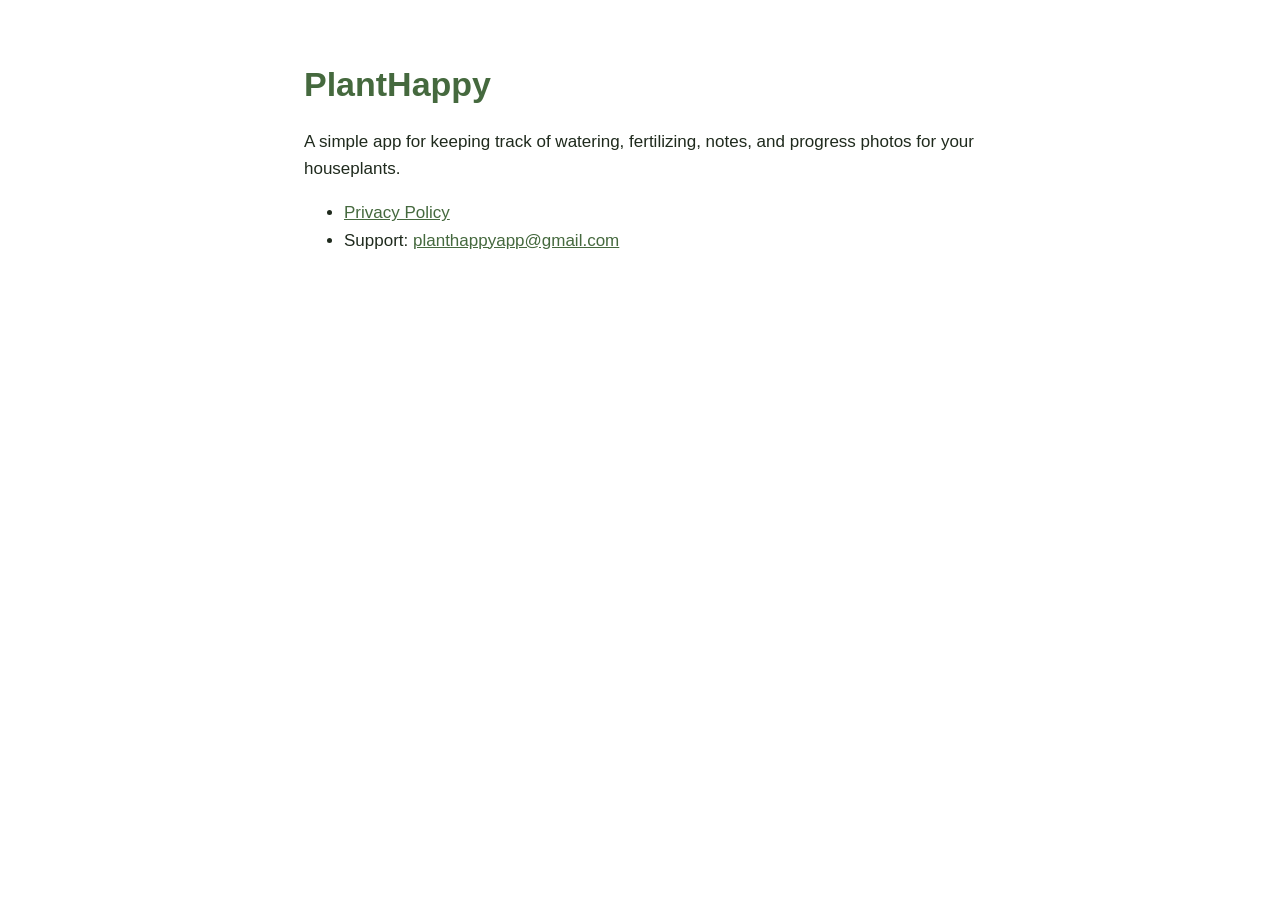
==== index.html @ c616aaad "Add PlantHappy site with privacy policy" ====
<!doctype html>
<html lang="en">
<head>
<meta charset="utf-8">
<meta name="viewport" content="width=device-width, initial-scale=1">
<title>PlantHappy</title>
<link rel="stylesheet" href="style.css">
</head>
<body>
<main>
<h1>PlantHappy</h1>
<p>A simple app for keeping track of watering, fertilizing, notes, and progress photos for your houseplants.</p>
<ul>
<li><a href="privacy/">Privacy Policy</a></li>
<li>Support: <a href="mailto:planthappyapp@gmail.com">planthappyapp@gmail.com</a></li>
</ul>
</main>
</body>
</html>
---- style.css ----
:root {
  --bg: #ffffff;
  --text: #1f2a1d;
  --muted: #5b6658;
  --accent: #45693e;
}
@media (prefers-color-scheme: dark) {
  :root {
    --bg: #141a13;
    --text: #e6ece4;
    --muted: #a3ad9f;
    --accent: #8fc283;
  }
}
body {
  margin: 0;
  background: var(--bg);
  color: var(--text);
  font: 17px/1.6 -apple-system, BlinkMacSystemFont, "Segoe UI", Roboto, sans-serif;
}
main {
  max-width: 42rem;
  margin: 0 auto;
  padding: 2.5rem 16px 4rem;
}
h1, h2 { color: var(--accent); line-height: 1.25; }
h2 { margin-top: 2rem; font-size: 1.25rem; }
a { color: var(--accent); }
.meta { color: var(--muted); margin-top: -0.5rem; }
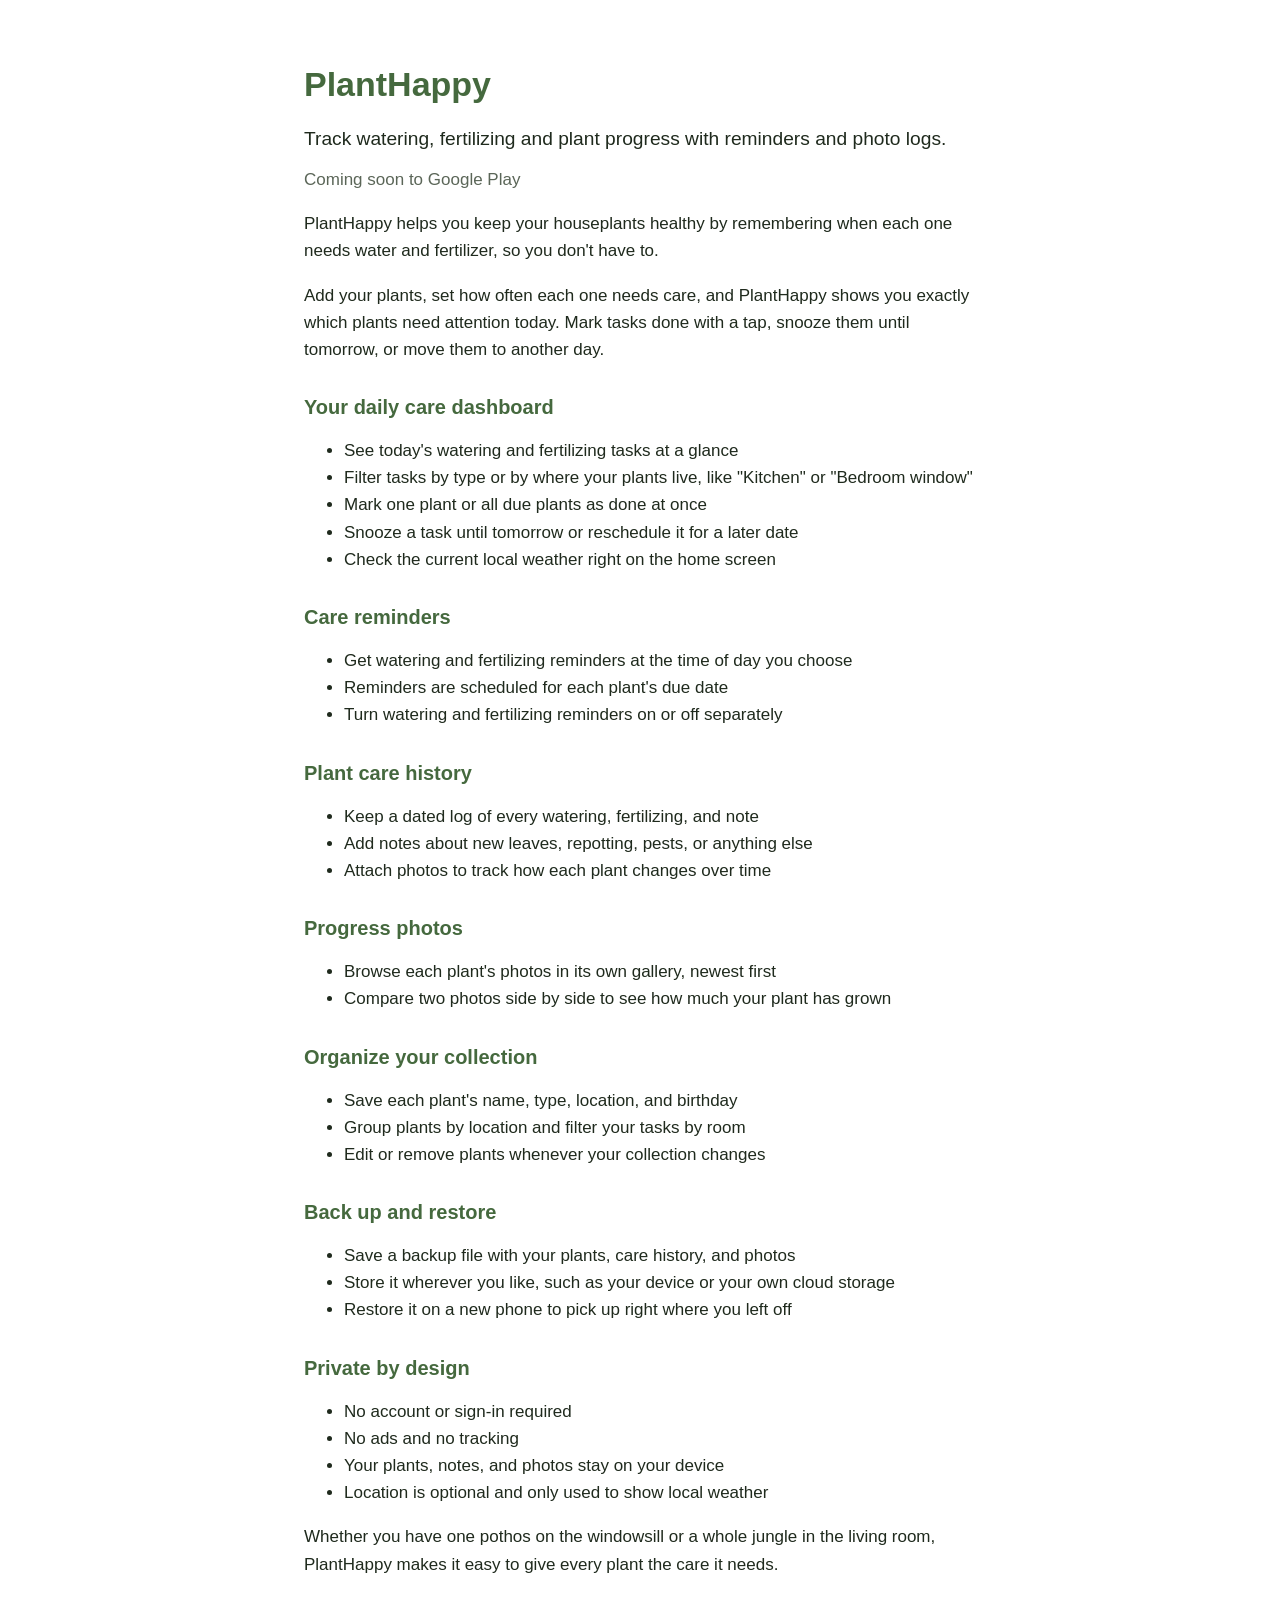
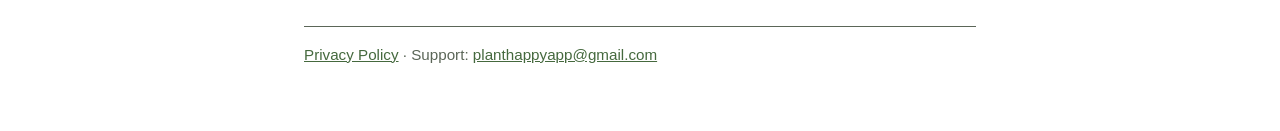
==== commit f21f278f: "Add app description to home page" ====
--- a/index.html
+++ b/index.html
@@ -4,16 +4,74 @@
 <meta charset="utf-8">
 <meta name="viewport" content="width=device-width, initial-scale=1">
 <title>PlantHappy</title>
+<meta name="description" content="Track watering, fertilizing and plant progress with reminders and photo logs.">
 <link rel="stylesheet" href="style.css">
 </head>
 <body>
 <main>
 <h1>PlantHappy</h1>
-<p>A simple app for keeping track of watering, fertilizing, notes, and progress photos for your houseplants.</p>
+<p class="tagline">Track watering, fertilizing and plant progress with reminders and photo logs.</p>
+<p class="meta">Coming soon to Google Play</p>
+
+<p>PlantHappy helps you keep your houseplants healthy by remembering when each one needs water and fertilizer, so you don't have to.</p>
+<p>Add your plants, set how often each one needs care, and PlantHappy shows you exactly which plants need attention today. Mark tasks done with a tap, snooze them until tomorrow, or move them to another day.</p>
+
+<h2>Your daily care dashboard</h2>
 <ul>
-<li><a href="privacy/">Privacy Policy</a></li>
-<li>Support: <a href="mailto:planthappyapp@gmail.com">planthappyapp@gmail.com</a></li>
+<li>See today's watering and fertilizing tasks at a glance</li>
+<li>Filter tasks by type or by where your plants live, like "Kitchen" or "Bedroom window"</li>
+<li>Mark one plant or all due plants as done at once</li>
+<li>Snooze a task until tomorrow or reschedule it for a later date</li>
+<li>Check the current local weather right on the home screen</li>
 </ul>
+
+<h2>Care reminders</h2>
+<ul>
+<li>Get watering and fertilizing reminders at the time of day you choose</li>
+<li>Reminders are scheduled for each plant's due date</li>
+<li>Turn watering and fertilizing reminders on or off separately</li>
+</ul>
+
+<h2>Plant care history</h2>
+<ul>
+<li>Keep a dated log of every watering, fertilizing, and note</li>
+<li>Add notes about new leaves, repotting, pests, or anything else</li>
+<li>Attach photos to track how each plant changes over time</li>
+</ul>
+
+<h2>Progress photos</h2>
+<ul>
+<li>Browse each plant's photos in its own gallery, newest first</li>
+<li>Compare two photos side by side to see how much your plant has grown</li>
+</ul>
+
+<h2>Organize your collection</h2>
+<ul>
+<li>Save each plant's name, type, location, and birthday</li>
+<li>Group plants by location and filter your tasks by room</li>
+<li>Edit or remove plants whenever your collection changes</li>
+</ul>
+
+<h2>Back up and restore</h2>
+<ul>
+<li>Save a backup file with your plants, care history, and photos</li>
+<li>Store it wherever you like, such as your device or your own cloud storage</li>
+<li>Restore it on a new phone to pick up right where you left off</li>
+</ul>
+
+<h2>Private by design</h2>
+<ul>
+<li>No account or sign-in required</li>
+<li>No ads and no tracking</li>
+<li>Your plants, notes, and photos stay on your device</li>
+<li>Location is optional and only used to show local weather</li>
+</ul>
+
+<p>Whether you have one pothos on the windowsill or a whole jungle in the living room, PlantHappy makes it easy to give every plant the care it needs.</p>
+
+<footer>
+<a href="privacy/">Privacy Policy</a> · Support: <a href="mailto:planthappyapp@gmail.com">planthappyapp@gmail.com</a>
+</footer>
 </main>
 </body>
 </html>
--- a/style.css
+++ b/style.css
@@ -27,3 +27,11 @@
 h2 { margin-top: 2rem; font-size: 1.25rem; }
 a { color: var(--accent); }
 .meta { color: var(--muted); margin-top: -0.5rem; }
+.tagline { font-size: 1.2rem; margin-top: -0.25rem; }
+footer {
+  margin-top: 3rem;
+  padding-top: 1rem;
+  border-top: 1px solid var(--muted);
+  color: var(--muted);
+  font-size: 0.95rem;
+}
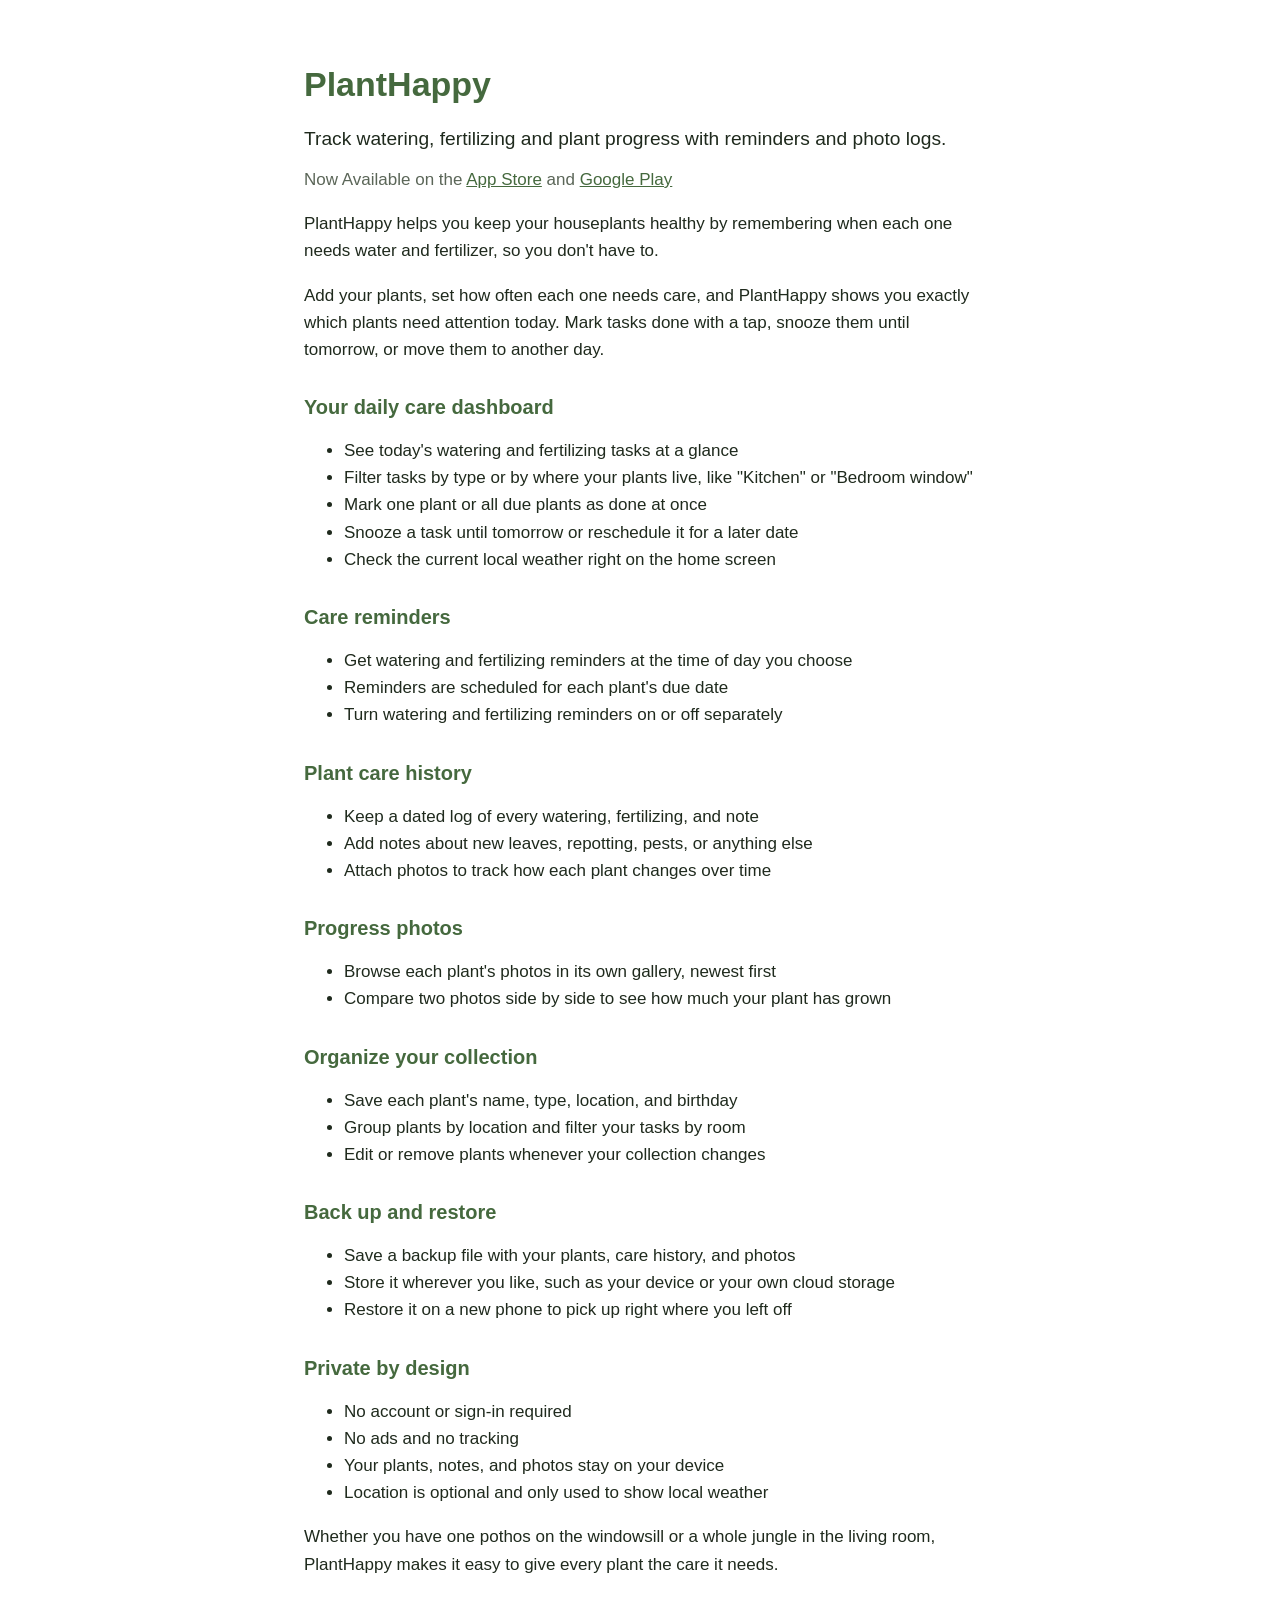
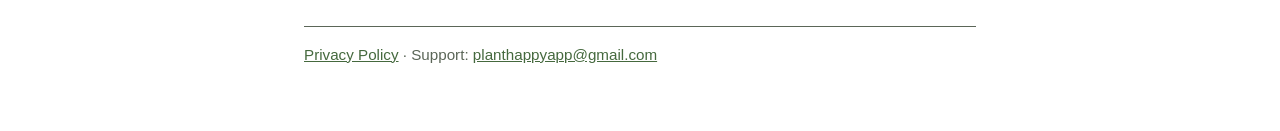
==== commit b7257b81: "Link App Store and Google Play listings on home page Co-Authored-By: Claude Opus 5.5 <noreply@anthro" ====
--- a/index.html
+++ b/index.html
@@ -11,7 +11,7 @@
 <main>
 <h1>PlantHappy</h1>
 <p class="tagline">Track watering, fertilizing and plant progress with reminders and photo logs.</p>
-<p class="meta">Coming soon to Google Play</p>
+<p class="meta">Now Available on the <a href="https://apps.apple.com/app/id1552822317">App Store</a> and <a href="https://play.google.com/store/apps/details?id=com.planthappy.app">Google Play</a></p>
 
 <p>PlantHappy helps you keep your houseplants healthy by remembering when each one needs water and fertilizer, so you don't have to.</p>
 <p>Add your plants, set how often each one needs care, and PlantHappy shows you exactly which plants need attention today. Mark tasks done with a tap, snooze them until tomorrow, or move them to another day.</p>
